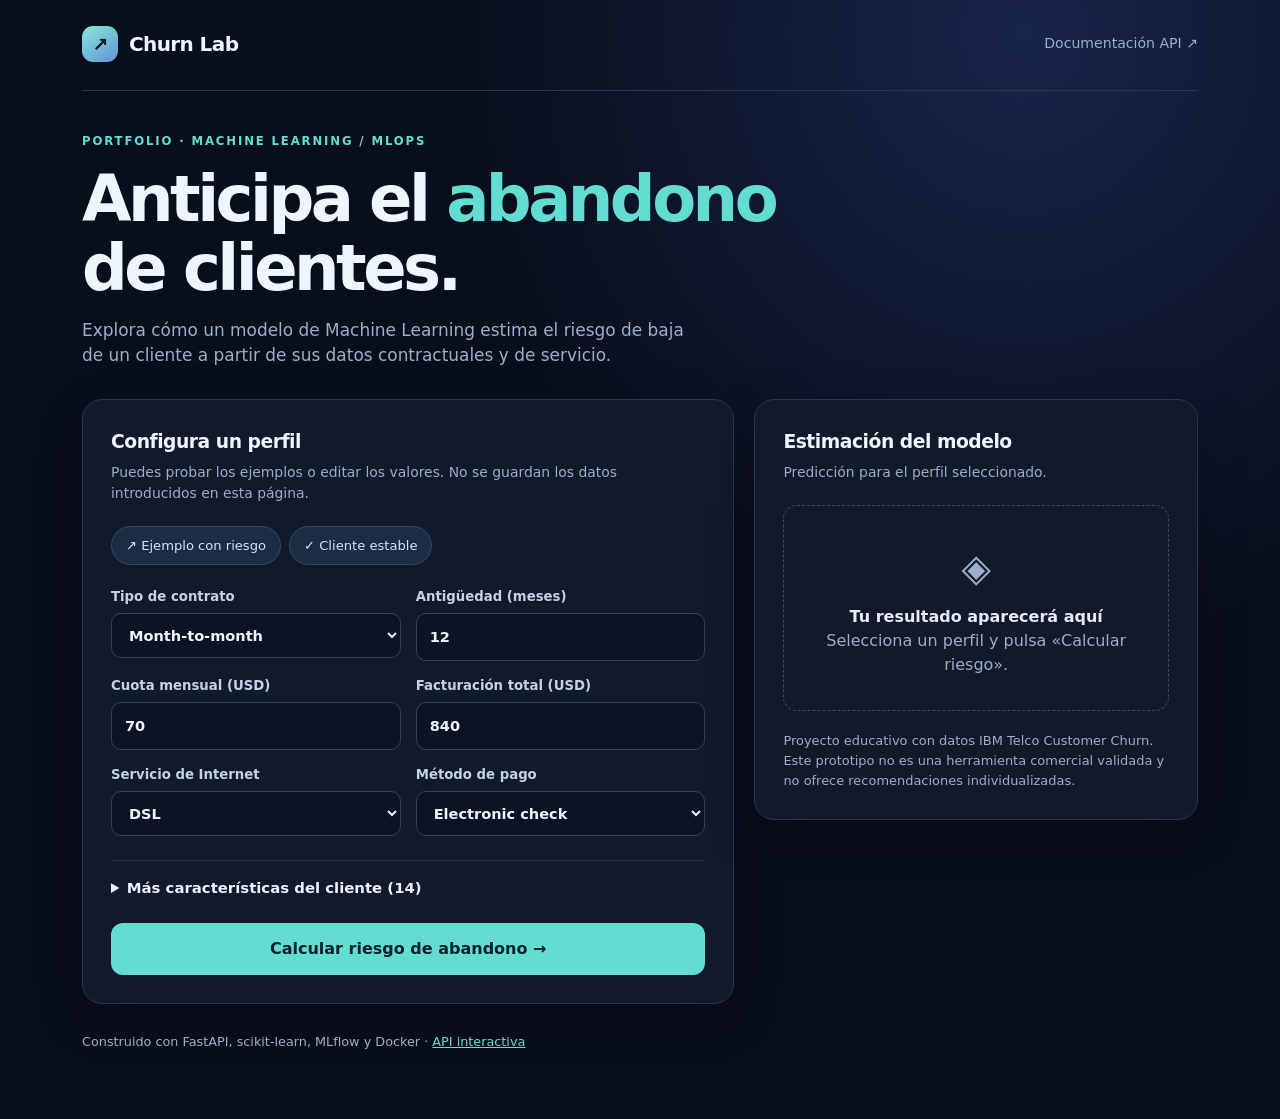
==== src/churn_mlops/api/static/index.html @ a844e943 "feat(demo): add responsive interactive churn risk dashboard" ====
<!doctype html>
<html lang="es">
<head>
  <meta charset="utf-8">
  <meta name="viewport" content="width=device-width, initial-scale=1">
  <meta name="description" content="Demostración interactiva de predicción de abandono de clientes mediante Machine Learning.">
  <title>Churn Lab · Demo de Machine Learning</title>
  <style>
    :root { color-scheme: dark; font: 16px/1.5 Inter, system-ui, -apple-system, Segoe UI, sans-serif;
      --bg:#090e1b; --surface:#111a2b; --border:#29374d; --text:#eff5ff; --muted:#9baecb; --accent:#63ddd1; --blue:#7996ff; }
    * { box-sizing:border-box; }
    body { margin:0; color:var(--text); background: radial-gradient(ellipse at 80% 3%,#182449 0,transparent 40%), var(--bg); }
    .shell { max-width:1160px; margin:auto; padding:26px 22px 68px; }
    header { display:flex; align-items:center; justify-content:space-between; gap:16px; padding-bottom:28px; border-bottom:1px solid var(--border); }
    .brand { display:flex; gap:11px; align-items:center; font-weight:780; letter-spacing:-.03em; font-size:1.25rem; }
    .brand-mark { width:36px; height:36px; border-radius:11px; display:grid; place-items:center;
      background:linear-gradient(145deg,#88e7d8,#6394d7); color:#081528; font-size:19px; }
    .header-link { color:var(--muted); text-decoration:none; font-size:.88rem; }
    .header-link:hover { color:white; }
    .hero { padding:42px 0 30px; max-width:730px; }
    .eyebrow { font-size:.73rem; font-weight:780; text-transform:uppercase; letter-spacing:.16em; color:var(--accent); }
    h1 { line-height:1.09; letter-spacing:-.055em; font-size:clamp(2.25rem,5vw,4rem); margin:14px 0; }
    h1 em { font-style:normal; color:var(--accent); }
    .hero p { color:var(--muted); font-size:1.06rem; margin:0; max-width:620px; }
    .layout { display:grid; grid-template-columns:minmax(0,1.25fr) minmax(290px,.85fr); gap:20px; align-items:start; }
    .panel { background:rgba(18,27,44,.95); border:1px solid var(--border); border-radius:20px; padding:28px; box-shadow:0 16px 50px #03060e36; }
    h2 { font-size:1.17rem; letter-spacing:-.025em; margin:0 0 6px; }
    .sub { color:var(--muted); font-size:.87rem; margin:0 0 22px; }
    .input-grid { display:grid; grid-template-columns:repeat(2,minmax(0,1fr)); gap:15px; }
    label { color:#c4d1e6; font-weight:640; font-size:.83rem; display:block; }
    label span { display:block; margin-bottom:6px; }
    input, select { appearance:none; color:var(--text); background:#0a1425; border:1px solid #31435c;
      width:100%; min-width:0; border-radius:10px; padding:12px 13px; font:inherit; font-size:.91rem; outline:none; }
    select { appearance:auto; }
    input:focus-visible, select:focus-visible, button:focus-visible, a:focus-visible, summary:focus-visible {
      outline:2px solid var(--accent); outline-offset:3px; }
    .full { grid-column:1/-1; }
    .scenarios { display:flex; flex-wrap:wrap; gap:8px; margin:0 0 22px; }
    button { cursor:pointer; font:inherit; transition:transform .15s,background .15s; }
    button:active { transform:translateY(1px); }
    button.preset { background:#1c2c45; color:#d3e4f6; border:1px solid #344865; border-radius:30px;
      padding:9px 14px; font-size:.82rem; }
    button.preset:hover { background:#263c58; }
    details { margin:24px 0; border-top:1px solid var(--border); padding-top:16px; }
    summary { cursor:pointer; font-weight:700; color:#e8f3ff; font-size:.93rem; }
    details p { color:var(--muted); font-size:.82rem; }
    .extra { padding-top:18px; }
    .submit { width:100%; background:var(--accent); color:#08212a; border:0; border-radius:12px;
      padding:14px 18px; font-weight:790; }
    .submit:hover { background:#8ef1e5; }
    .submit:disabled { cursor:wait; opacity:.7; }
    .result { position:sticky; top:18px; }
    .result-empty { min-height:206px; border:1px dashed #3a4c67; border-radius:14px; padding:22px;
      display:flex; flex-direction:column; align-items:center; justify-content:center; text-align:center; color:var(--muted); }
    .result-empty strong { color:#e0edf8; font-size:1rem; }
    .result-empty .symbol { font-size:2.4rem; margin-bottom:9px; }
    .result-data[hidden], .result-empty[hidden], .notice[hidden] { display:none; }
    .probability { font-size:3.9rem; font-weight:800; letter-spacing:-.07em; line-height:1.2; margin:10px 0 4px; }
    .progress { height:13px; background:#263349; border-radius:16px; overflow:hidden; margin:18px 0; }
    .progress-fill { width:0; height:100%; background:linear-gradient(90deg,var(--accent),var(--blue));
      transition:width .45s; border-radius:inherit; }
    .pill { display:inline-block; border-radius:20px; padding:6px 11px; background:#2a2446; color:#d6c7ff;
      font-size:.78rem; font-weight:750; }
    .pill.low { background:#133f38; color:#86f2d0; }
    .metric { display:flex; justify-content:space-between; gap:16px; padding:12px 0; border-bottom:1px solid var(--border); font-size:.88rem; }
    .metric span { color:var(--muted); }
    .note, .notice { color:var(--muted); font-size:.81rem; line-height:1.55; }
    .note { margin:20px 0 0; }
    .notice { color:#ffc8a2; background:#3c2b2a; border:1px solid #855047; padding:13px;
      border-radius:12px; margin:14px 0 0; }
    footer { color:var(--muted); font-size:.8rem; margin-top:28px; }
    footer a { color:var(--accent); }
    @media(max-width:800px) { .layout { grid-template-columns:1fr; } .result { position:static; } }
    @media(max-width:510px) { .shell { padding:18px 14px 38px; } .panel { padding:20px; } .input-grid { grid-template-columns:1fr; }
      header { gap:8px; } .hero { padding:30px 0 26px; } .probability { font-size:3.4rem; } }
  </style>
</head>
<body>
  <div class="shell">
    <header>
      <div class="brand"><div class="brand-mark" aria-hidden="true">↗</div> Churn Lab</div>
      <a class="header-link" href="/docs">Documentación API ↗</a>
    </header>
    <section class="hero">
      <div class="eyebrow">Portfolio · Machine Learning / MLOps</div>
      <h1>Anticipa el <em>abandono</em> de clientes.</h1>
      <p>Explora cómo un modelo de Machine Learning estima el riesgo de baja de un cliente a partir de sus datos contractuales y de servicio.</p>
    </section>
    <main class="layout">
      <section class="panel" aria-labelledby="form-title">
        <h2 id="form-title">Configura un perfil</h2>
        <p class="sub">Puedes probar los ejemplos o editar los valores. No se guardan los datos introducidos en esta página.</p>
        <div class="scenarios" role="group" aria-label="Ejemplos de clientes">
          <button class="preset" id="example-risk" type="button">↗ Ejemplo con riesgo</button>
          <button class="preset" id="example-stable" type="button">✓ Cliente estable</button>
        </div>
        <form id="prediction-form">
          <div class="input-grid">
            <label><span>Tipo de contrato</span>
              <select name="Contract" required>
                <option>Month-to-month</option><option>One year</option><option>Two year</option>
              </select>
            </label>
            <label><span>Antigüedad (meses)</span><input name="tenure" type="number" min="0" max="1000" step="1" value="12" required></label>
            <label><span>Cuota mensual (USD)</span><input name="MonthlyCharges" type="number" min="0" step="0.01" value="70" required></label>
            <label><span>Facturación total (USD)</span><input name="TotalCharges" type="number" min="0" step="0.01" value="840" required></label>
            <label><span>Servicio de Internet</span>
              <select name="InternetService" required><option>DSL</option><option>Fiber optic</option><option>No</option></select>
            </label>
            <label><span>Método de pago</span>
              <select name="PaymentMethod" required>
                <option>Electronic check</option><option>Mailed check</option>
                <option>Bank transfer (automatic)</option><option>Credit card (automatic)</option>
              </select>
            </label>
          </div>
          <details>
            <summary>Más características del cliente (14)</summary>
            <p>Opciones adicionales necesarias para el modelo. Puedes dejarlas con sus valores de ejemplo.</p>
            <div class="input-grid extra" id="advanced-fields"></div>
          </details>
          <button class="submit" type="submit" id="submit-button">Calcular riesgo de abandono →</button>
        </form>
        <div class="notice" id="error-message" role="alert" hidden></div>
      </section>
      <aside class="panel result" aria-label="Resultado del modelo">
        <h2>Estimación del modelo</h2>
        <p class="sub">Predicción para el perfil seleccionado.</p>
        <div class="result-empty" id="result-empty">
          <div class="symbol" aria-hidden="true">◈</div>
          <strong>Tu resultado aparecerá aquí</strong>
          <span>Selecciona un perfil y pulsa «Calcular riesgo».</span>
        </div>
        <div class="result-data" id="result-data" hidden aria-live="polite">
          <div class="eyebrow">Probabilidad estimada</div>
          <div class="probability" id="probability-value">—</div>
          <div class="progress" role="progressbar" aria-label="Probabilidad estimada" aria-valuemin="0" aria-valuemax="100" aria-valuenow="0" id="probability-bar">
            <div class="progress-fill" id="progress-fill"></div>
          </div>
          <p><span class="pill" id="prediction-label">—</span></p>
          <div class="metric"><span>Umbral del modelo</span><strong id="threshold-value">—</strong></div>
          <div class="metric"><span>Clasificación</span><strong id="classification-value">—</strong></div>
          <p class="note">El umbral se elige con datos de validación. Una clasificación «riesgo elevado» no significa que la baja sea segura ni justifica decisiones automáticas sobre personas.</p>
        </div>
        <p class="note">Proyecto educativo con datos IBM Telco Customer Churn. Este prototipo no es una herramienta comercial validada y no ofrece recomendaciones individualizadas.</p>
      </aside>
    </main>
    <footer>Construido con FastAPI, scikit-learn, MLflow y Docker · <a href="/docs">API interactiva</a></footer>
  </div>
  <script>
    "use strict";
    const fields = [
      ["gender", "Género (categoría del dataset)", ["Female", "Male"], "Female"],
      ["SeniorCitizen", "Persona mayor (indicador del dataset)", ["0", "1"], "0"],
      ["Partner", "Pareja", ["Yes", "No"], "No"],
      ["Dependents", "Personas dependientes", ["Yes", "No"], "No"],
      ["PhoneService", "Servicio telefónico", ["Yes", "No"], "Yes"],
      ["MultipleLines", "Varias líneas", ["No", "Yes", "No phone service"], "No"],
      ["OnlineSecurity", "Seguridad online", ["No", "Yes", "No internet service"], "No"],
      ["OnlineBackup", "Copia de seguridad", ["No", "Yes", "No internet service"], "No"],
      ["DeviceProtection", "Protección de dispositivos", ["No", "Yes", "No internet service"], "No"],
      ["TechSupport", "Soporte técnico", ["No", "Yes", "No internet service"], "No"],
      ["StreamingTV", "TV en streaming", ["No", "Yes", "No internet service"], "No"],
      ["StreamingMovies", "Películas en streaming", ["No", "Yes", "No internet service"], "No"],
      ["PaperlessBilling", "Factura electrónica", ["Yes", "No"], "Yes"]
    ];
    const container = document.getElementById("advanced-fields");
    for (const [name, title, options, selected] of fields) {
      const label = document.createElement("label");
      const caption = document.createElement("span");
      caption.textContent = title;
      const select = document.createElement("select");
      select.name = name;
      select.required = true;
      for (const value of options) {
        const option = document.createElement("option");
        option.value = value;
        option.textContent = value;
        option.selected = value === selected;
        select.append(option);
      }
      label.append(caption, select);
      container.append(label);
    }

    const form = document.getElementById("prediction-form");
    const error = document.getElementById("error-message");
    const submit = document.getElementById("submit-button");
    const samples = {
      risky: { Contract: "Month-to-month", tenure: 2, MonthlyCharges: 89.50, TotalCharges: 179,
        InternetService: "Fiber optic", PaymentMethod: "Electronic check", OnlineSecurity: "No",
        TechSupport: "No", PaperlessBilling: "Yes", Partner: "No", Dependents: "No" },
      stable: { Contract: "Two year", tenure: 62, MonthlyCharges: 79, TotalCharges: 4898,
        InternetService: "DSL", PaymentMethod: "Bank transfer (automatic)", OnlineSecurity: "Yes",
        TechSupport: "Yes", PaperlessBilling: "No", Partner: "Yes", Dependents: "Yes" }
    };
    function setSample(key) {
      for (const [name, value] of Object.entries(samples[key])) {
        const field = form.elements.namedItem(name);
        if (field) field.value = String(value);
      }
      error.hidden = true;
      document.getElementById("result-data").hidden = true;
      document.getElementById("result-empty").hidden = false;
    }
    document.getElementById("example-risk").addEventListener("click", () => setSample("risky"));
    document.getElementById("example-stable").addEventListener("click", () => setSample("stable"));

    form.addEventListener("submit", async event => {
      event.preventDefault();
      if (!form.reportValidity()) return;
      error.hidden = true;
      submit.disabled = true;
      submit.textContent = "Calculando predicción…";
      const data = Object.fromEntries(new FormData(form).entries());
      for (const key of ["tenure", "SeniorCitizen", "MonthlyCharges", "TotalCharges"]) {
        data[key] = Number(data[key]);
      }
      try {
        const response = await fetch("/predict", {
          method: "POST", headers: { "Content-Type": "application/json" }, body: JSON.stringify(data)
        });
        if (!response.ok) {
          if (response.status === 503) throw new Error("El modelo todavía no está cargado. Ejecuta el entrenamiento y reinicia la API.");
          throw new Error("No se pudo generar la predicción (HTTP " + response.status + "). Comprueba los datos.");
        }
        const result = await response.json();
        const probability = Math.max(0, Math.min(1, Number(result.churn_probability)));
        const threshold = Number(result.decision_threshold);
        if (!Number.isFinite(probability) || !(threshold > 0 && threshold < 1)) throw new Error("La API devolvió una respuesta no válida.");
        const high = result.churn_prediction === 1;
        const percent = (probability * 100).toFixed(1).replace(".", ",") + " %";
        document.getElementById("result-empty").hidden = true;
        document.getElementById("result-data").hidden = false;
        document.getElementById("probability-value").textContent = percent;
        document.getElementById("progress-fill").style.width = (probability * 100) + "%";
        document.getElementById("probability-bar").setAttribute("aria-valuenow", String(Math.round(probability * 100)));
        document.getElementById("threshold-value").textContent = (threshold * 100).toFixed(0) + " %";
        document.getElementById("classification-value").textContent = high ? "Positivo" : "Negativo";
        const pill = document.getElementById("prediction-label");
        pill.textContent = high ? "Riesgo sobre el umbral" : "Riesgo bajo el umbral";
        pill.classList.toggle("low", !high);
      } catch (exception) {
        error.textContent = exception instanceof Error ? exception.message : "Error inesperado";
        error.hidden = false;
      } finally {
        submit.disabled = false;
        submit.textContent = "Calcular riesgo de abandono →";
      }
    });
  </script>
</body>
</html>
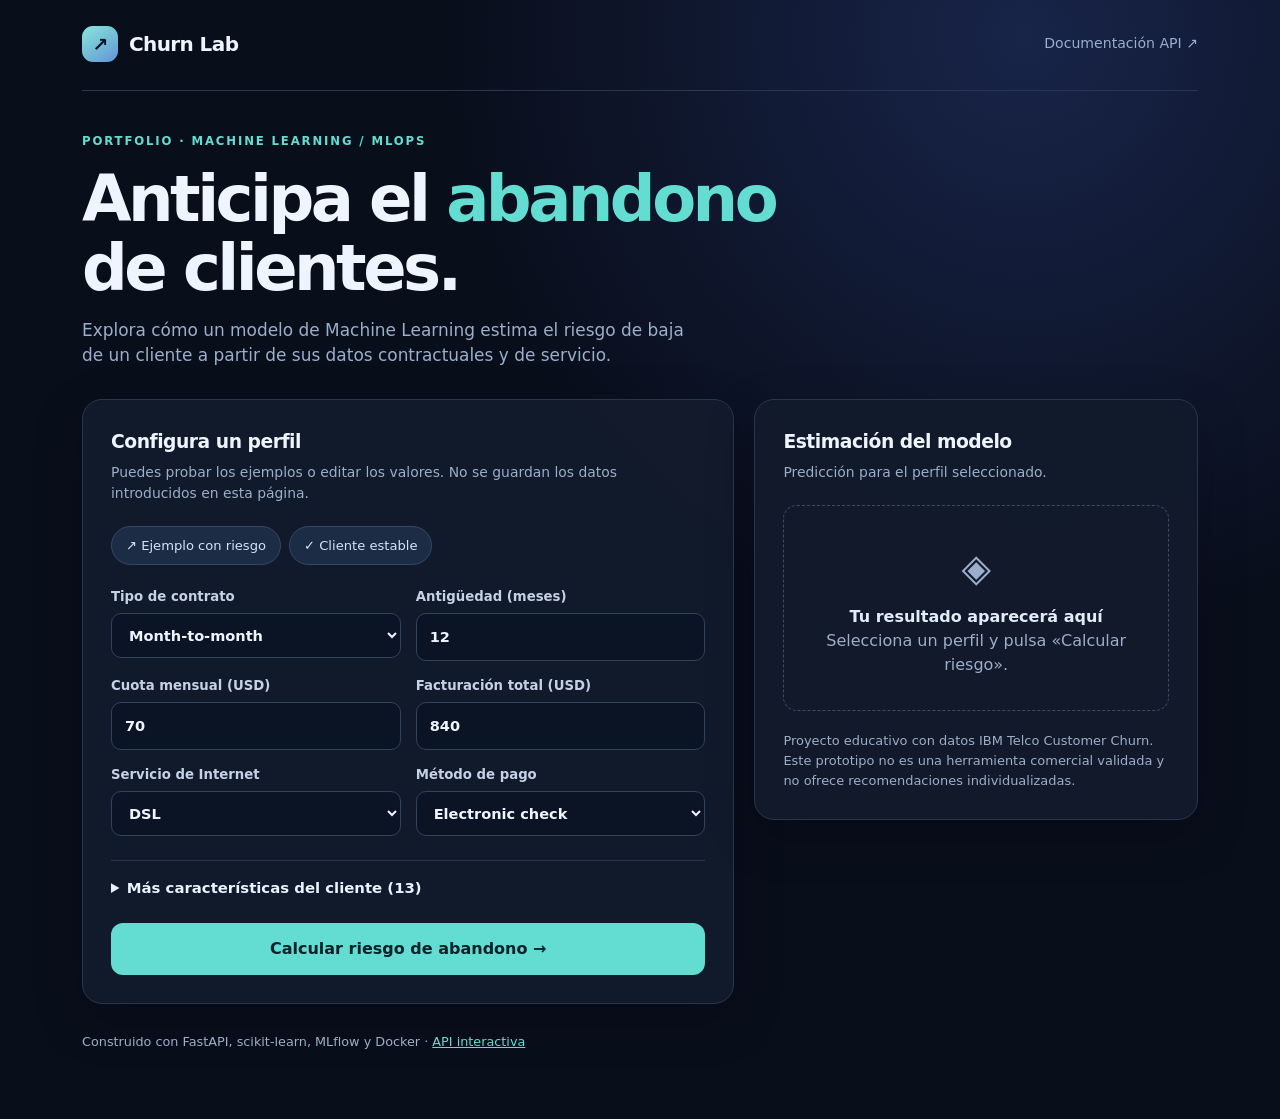
==== commit 7edc622f: "fix(demo): match advanced field count" ====
--- a/src/churn_mlops/api/static/index.html
+++ b/src/churn_mlops/api/static/index.html
@@ -115,7 +115,7 @@
             </label>
           </div>
           <details>
-            <summary>Más características del cliente (14)</summary>
+            <summary>Más características del cliente (13)</summary>
             <p>Opciones adicionales necesarias para el modelo. Puedes dejarlas con sus valores de ejemplo.</p>
             <div class="input-grid extra" id="advanced-fields"></div>
           </details>
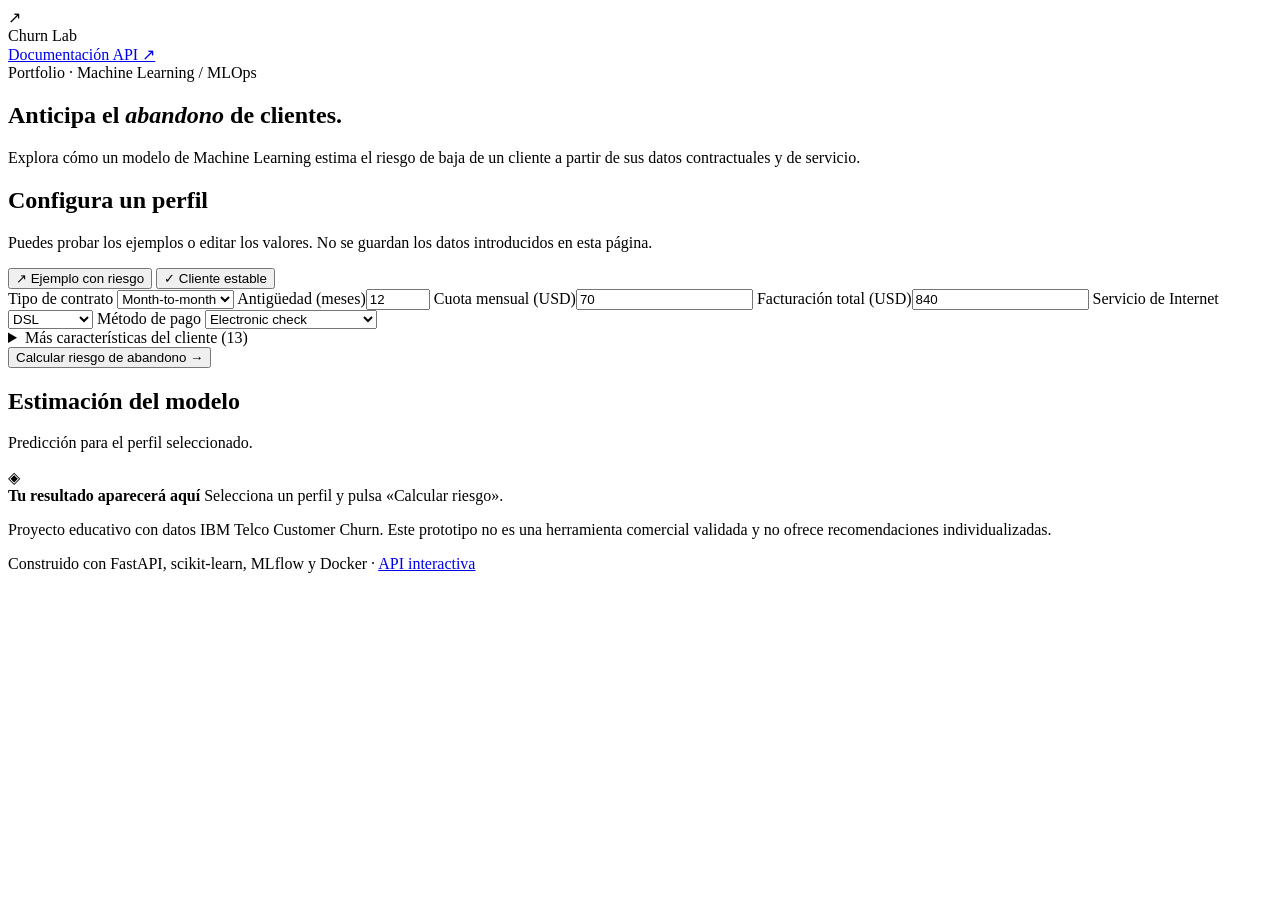
==== commit c62d671a: "security(ui): eliminate inline JS and CSS to enforce strict CSP" ====
--- a/src/churn_mlops/api/static/index.html
+++ b/src/churn_mlops/api/static/index.html
@@ -5,75 +5,7 @@
   <meta name="viewport" content="width=device-width, initial-scale=1">
   <meta name="description" content="Demostración interactiva de predicción de abandono de clientes mediante Machine Learning.">
   <title>Churn Lab · Demo de Machine Learning</title>
-  <style>
-    :root { color-scheme: dark; font: 16px/1.5 Inter, system-ui, -apple-system, Segoe UI, sans-serif;
-      --bg:#090e1b; --surface:#111a2b; --border:#29374d; --text:#eff5ff; --muted:#9baecb; --accent:#63ddd1; --blue:#7996ff; }
-    * { box-sizing:border-box; }
-    body { margin:0; color:var(--text); background: radial-gradient(ellipse at 80% 3%,#182449 0,transparent 40%), var(--bg); }
-    .shell { max-width:1160px; margin:auto; padding:26px 22px 68px; }
-    header { display:flex; align-items:center; justify-content:space-between; gap:16px; padding-bottom:28px; border-bottom:1px solid var(--border); }
-    .brand { display:flex; gap:11px; align-items:center; font-weight:780; letter-spacing:-.03em; font-size:1.25rem; }
-    .brand-mark { width:36px; height:36px; border-radius:11px; display:grid; place-items:center;
-      background:linear-gradient(145deg,#88e7d8,#6394d7); color:#081528; font-size:19px; }
-    .header-link { color:var(--muted); text-decoration:none; font-size:.88rem; }
-    .header-link:hover { color:white; }
-    .hero { padding:42px 0 30px; max-width:730px; }
-    .eyebrow { font-size:.73rem; font-weight:780; text-transform:uppercase; letter-spacing:.16em; color:var(--accent); }
-    h1 { line-height:1.09; letter-spacing:-.055em; font-size:clamp(2.25rem,5vw,4rem); margin:14px 0; }
-    h1 em { font-style:normal; color:var(--accent); }
-    .hero p { color:var(--muted); font-size:1.06rem; margin:0; max-width:620px; }
-    .layout { display:grid; grid-template-columns:minmax(0,1.25fr) minmax(290px,.85fr); gap:20px; align-items:start; }
-    .panel { background:rgba(18,27,44,.95); border:1px solid var(--border); border-radius:20px; padding:28px; box-shadow:0 16px 50px #03060e36; }
-    h2 { font-size:1.17rem; letter-spacing:-.025em; margin:0 0 6px; }
-    .sub { color:var(--muted); font-size:.87rem; margin:0 0 22px; }
-    .input-grid { display:grid; grid-template-columns:repeat(2,minmax(0,1fr)); gap:15px; }
-    label { color:#c4d1e6; font-weight:640; font-size:.83rem; display:block; }
-    label span { display:block; margin-bottom:6px; }
-    input, select { appearance:none; color:var(--text); background:#0a1425; border:1px solid #31435c;
-      width:100%; min-width:0; border-radius:10px; padding:12px 13px; font:inherit; font-size:.91rem; outline:none; }
-    select { appearance:auto; }
-    input:focus-visible, select:focus-visible, button:focus-visible, a:focus-visible, summary:focus-visible {
-      outline:2px solid var(--accent); outline-offset:3px; }
-    .full { grid-column:1/-1; }
-    .scenarios { display:flex; flex-wrap:wrap; gap:8px; margin:0 0 22px; }
-    button { cursor:pointer; font:inherit; transition:transform .15s,background .15s; }
-    button:active { transform:translateY(1px); }
-    button.preset { background:#1c2c45; color:#d3e4f6; border:1px solid #344865; border-radius:30px;
-      padding:9px 14px; font-size:.82rem; }
-    button.preset:hover { background:#263c58; }
-    details { margin:24px 0; border-top:1px solid var(--border); padding-top:16px; }
-    summary { cursor:pointer; font-weight:700; color:#e8f3ff; font-size:.93rem; }
-    details p { color:var(--muted); font-size:.82rem; }
-    .extra { padding-top:18px; }
-    .submit { width:100%; background:var(--accent); color:#08212a; border:0; border-radius:12px;
-      padding:14px 18px; font-weight:790; }
-    .submit:hover { background:#8ef1e5; }
-    .submit:disabled { cursor:wait; opacity:.7; }
-    .result { position:sticky; top:18px; }
-    .result-empty { min-height:206px; border:1px dashed #3a4c67; border-radius:14px; padding:22px;
-      display:flex; flex-direction:column; align-items:center; justify-content:center; text-align:center; color:var(--muted); }
-    .result-empty strong { color:#e0edf8; font-size:1rem; }
-    .result-empty .symbol { font-size:2.4rem; margin-bottom:9px; }
-    .result-data[hidden], .result-empty[hidden], .notice[hidden] { display:none; }
-    .probability { font-size:3.9rem; font-weight:800; letter-spacing:-.07em; line-height:1.2; margin:10px 0 4px; }
-    .progress { height:13px; background:#263349; border-radius:16px; overflow:hidden; margin:18px 0; }
-    .progress-fill { width:0; height:100%; background:linear-gradient(90deg,var(--accent),var(--blue));
-      transition:width .45s; border-radius:inherit; }
-    .pill { display:inline-block; border-radius:20px; padding:6px 11px; background:#2a2446; color:#d6c7ff;
-      font-size:.78rem; font-weight:750; }
-    .pill.low { background:#133f38; color:#86f2d0; }
-    .metric { display:flex; justify-content:space-between; gap:16px; padding:12px 0; border-bottom:1px solid var(--border); font-size:.88rem; }
-    .metric span { color:var(--muted); }
-    .note, .notice { color:var(--muted); font-size:.81rem; line-height:1.55; }
-    .note { margin:20px 0 0; }
-    .notice { color:#ffc8a2; background:#3c2b2a; border:1px solid #855047; padding:13px;
-      border-radius:12px; margin:14px 0 0; }
-    footer { color:var(--muted); font-size:.8rem; margin-top:28px; }
-    footer a { color:var(--accent); }
-    @media(max-width:800px) { .layout { grid-template-columns:1fr; } .result { position:static; } }
-    @media(max-width:510px) { .shell { padding:18px 14px 38px; } .panel { padding:20px; } .input-grid { grid-template-columns:1fr; }
-      header { gap:8px; } .hero { padding:30px 0 26px; } .probability { font-size:3.4rem; } }
-  </style>
+  <link rel="stylesheet" href="/assets/demo.css">
 </head>
 <body>
   <div class="shell">
@@ -147,107 +79,6 @@
     </main>
     <footer>Construido con FastAPI, scikit-learn, MLflow y Docker · <a href="/docs">API interactiva</a></footer>
   </div>
-  <script>
-    "use strict";
-    const fields = [
-      ["gender", "Género (categoría del dataset)", ["Female", "Male"], "Female"],
-      ["SeniorCitizen", "Persona mayor (indicador del dataset)", ["0", "1"], "0"],
-      ["Partner", "Pareja", ["Yes", "No"], "No"],
-      ["Dependents", "Personas dependientes", ["Yes", "No"], "No"],
-      ["PhoneService", "Servicio telefónico", ["Yes", "No"], "Yes"],
-      ["MultipleLines", "Varias líneas", ["No", "Yes", "No phone service"], "No"],
-      ["OnlineSecurity", "Seguridad online", ["No", "Yes", "No internet service"], "No"],
-      ["OnlineBackup", "Copia de seguridad", ["No", "Yes", "No internet service"], "No"],
-      ["DeviceProtection", "Protección de dispositivos", ["No", "Yes", "No internet service"], "No"],
-      ["TechSupport", "Soporte técnico", ["No", "Yes", "No internet service"], "No"],
-      ["StreamingTV", "TV en streaming", ["No", "Yes", "No internet service"], "No"],
-      ["StreamingMovies", "Películas en streaming", ["No", "Yes", "No internet service"], "No"],
-      ["PaperlessBilling", "Factura electrónica", ["Yes", "No"], "Yes"]
-    ];
-    const container = document.getElementById("advanced-fields");
-    for (const [name, title, options, selected] of fields) {
-      const label = document.createElement("label");
-      const caption = document.createElement("span");
-      caption.textContent = title;
-      const select = document.createElement("select");
-      select.name = name;
-      select.required = true;
-      for (const value of options) {
-        const option = document.createElement("option");
-        option.value = value;
-        option.textContent = value;
-        option.selected = value === selected;
-        select.append(option);
-      }
-      label.append(caption, select);
-      container.append(label);
-    }
-
-    const form = document.getElementById("prediction-form");
-    const error = document.getElementById("error-message");
-    const submit = document.getElementById("submit-button");
-    const samples = {
-      risky: { Contract: "Month-to-month", tenure: 2, MonthlyCharges: 89.50, TotalCharges: 179,
-        InternetService: "Fiber optic", PaymentMethod: "Electronic check", OnlineSecurity: "No",
-        TechSupport: "No", PaperlessBilling: "Yes", Partner: "No", Dependents: "No" },
-      stable: { Contract: "Two year", tenure: 62, MonthlyCharges: 79, TotalCharges: 4898,
-        InternetService: "DSL", PaymentMethod: "Bank transfer (automatic)", OnlineSecurity: "Yes",
-        TechSupport: "Yes", PaperlessBilling: "No", Partner: "Yes", Dependents: "Yes" }
-    };
-    function setSample(key) {
-      for (const [name, value] of Object.entries(samples[key])) {
-        const field = form.elements.namedItem(name);
-        if (field) field.value = String(value);
-      }
-      error.hidden = true;
-      document.getElementById("result-data").hidden = true;
-      document.getElementById("result-empty").hidden = false;
-    }
-    document.getElementById("example-risk").addEventListener("click", () => setSample("risky"));
-    document.getElementById("example-stable").addEventListener("click", () => setSample("stable"));
-
-    form.addEventListener("submit", async event => {
-      event.preventDefault();
-      if (!form.reportValidity()) return;
-      error.hidden = true;
-      submit.disabled = true;
-      submit.textContent = "Calculando predicción…";
-      const data = Object.fromEntries(new FormData(form).entries());
-      for (const key of ["tenure", "SeniorCitizen", "MonthlyCharges", "TotalCharges"]) {
-        data[key] = Number(data[key]);
-      }
-      try {
-        const response = await fetch("/predict", {
-          method: "POST", headers: { "Content-Type": "application/json" }, body: JSON.stringify(data)
-        });
-        if (!response.ok) {
-          if (response.status === 503) throw new Error("El modelo todavía no está cargado. Ejecuta el entrenamiento y reinicia la API.");
-          throw new Error("No se pudo generar la predicción (HTTP " + response.status + "). Comprueba los datos.");
-        }
-        const result = await response.json();
-        const probability = Math.max(0, Math.min(1, Number(result.churn_probability)));
-        const threshold = Number(result.decision_threshold);
-        if (!Number.isFinite(probability) || !(threshold > 0 && threshold < 1)) throw new Error("La API devolvió una respuesta no válida.");
-        const high = result.churn_prediction === 1;
-        const percent = (probability * 100).toFixed(1).replace(".", ",") + " %";
-        document.getElementById("result-empty").hidden = true;
-        document.getElementById("result-data").hidden = false;
-        document.getElementById("probability-value").textContent = percent;
-        document.getElementById("progress-fill").style.width = (probability * 100) + "%";
-        document.getElementById("probability-bar").setAttribute("aria-valuenow", String(Math.round(probability * 100)));
-        document.getElementById("threshold-value").textContent = (threshold * 100).toFixed(0) + " %";
-        document.getElementById("classification-value").textContent = high ? "Positivo" : "Negativo";
-        const pill = document.getElementById("prediction-label");
-        pill.textContent = high ? "Riesgo sobre el umbral" : "Riesgo bajo el umbral";
-        pill.classList.toggle("low", !high);
-      } catch (exception) {
-        error.textContent = exception instanceof Error ? exception.message : "Error inesperado";
-        error.hidden = false;
-      } finally {
-        submit.disabled = false;
-        submit.textContent = "Calcular riesgo de abandono →";
-      }
-    });
-  </script>
+  <script src="/assets/demo.js" defer></script>
 </body>
 </html>
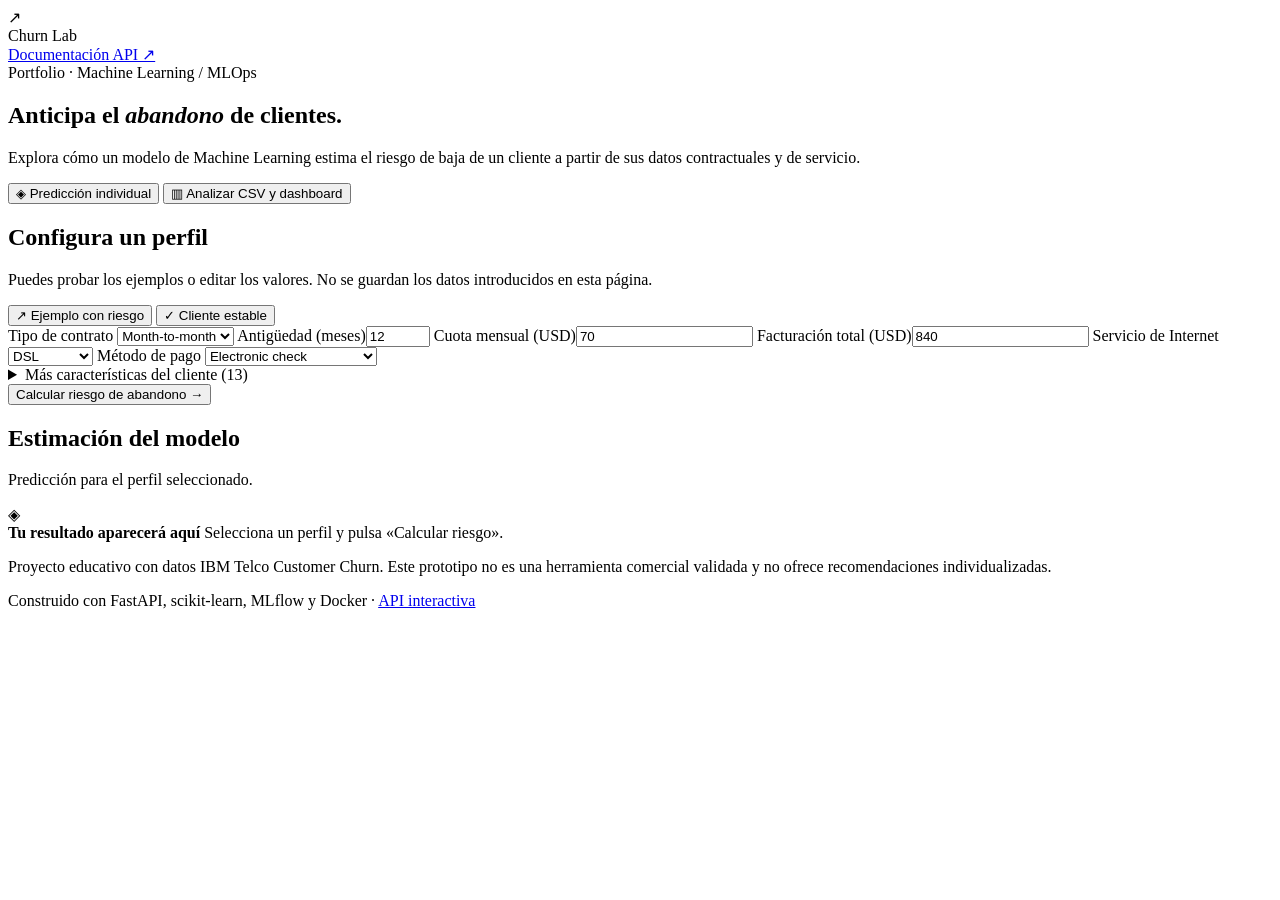
==== commit a8970406: "feat(ui): add accessible batch CSV workspace and aggregate dashboard" ====
--- a/src/churn_mlops/api/static/index.html
+++ b/src/churn_mlops/api/static/index.html
@@ -18,7 +18,11 @@
       <h1>Anticipa el <em>abandono</em> de clientes.</h1>
       <p>Explora cómo un modelo de Machine Learning estima el riesgo de baja de un cliente a partir de sus datos contractuales y de servicio.</p>
     </section>
-    <main class="layout">
+    <nav class="view-nav" aria-label="Modo de análisis">
+      <button class="view-tab active" type="button" id="tab-single" aria-controls="single-view" aria-selected="true">◈ Predicción individual</button>
+      <button class="view-tab" type="button" id="tab-batch" aria-controls="batch-view" aria-selected="false">▥ Analizar CSV y dashboard</button>
+    </nav>
+    <main class="layout" id="single-view">
       <section class="panel" aria-labelledby="form-title">
         <h2 id="form-title">Configura un perfil</h2>
         <p class="sub">Puedes probar los ejemplos o editar los valores. No se guardan los datos introducidos en esta página.</p>
@@ -77,6 +81,53 @@
         <p class="note">Proyecto educativo con datos IBM Telco Customer Churn. Este prototipo no es una herramienta comercial validada y no ofrece recomendaciones individualizadas.</p>
       </aside>
     </main>
+    <section id="batch-view" hidden aria-labelledby="batch-title">
+      <div class="layout batch-layout">
+        <section class="panel">
+          <div class="eyebrow">Análisis de cohortes · Versión demostrativa</div>
+          <h2 id="batch-title">Analiza varios clientes a la vez</h2>
+          <p class="sub">Importa un CSV con las 19 columnas del modelo, o prueba los datos completamente ficticios. Hasta 200 filas por análisis.</p>
+          <div class="batch-actions">
+            <button type="button" class="preset" id="batch-example">↗ Usar 12 clientes ficticios</button>
+            <button type="button" class="preset" id="batch-download">↓ Descargar CSV de ejemplo</button>
+          </div>
+          <label class="upload-label" for="batch-file"><span>Archivo CSV (UTF-8; columnas del modelo)</span>
+            <input type="file" id="batch-file" accept=".csv,text/csv" aria-describedby="batch-privacy">
+          </label>
+          <div class="batch-preview" id="batch-preview" aria-live="polite">Sin datos cargados. Utiliza los ejemplos o selecciona un CSV.</div>
+          <button class="submit" type="button" id="batch-submit" disabled>Analizar clientes →</button>
+          <div class="notice" id="batch-error" role="alert" hidden></div>
+          <p class="note" id="batch-privacy">Privacidad: esta demo no guarda los perfiles en una base de datos, pero se envían temporalmente al servidor para calcular la predicción. <strong>No utilices datos personales ni información comercial real.</strong> No incluye cuentas ni permisos de empresa.</p>
+        </section>
+        <aside class="panel result batch-summary" aria-label="Métricas del lote">
+          <h2>Panel de riesgo</h2>
+          <p class="sub">Métricas agregadas generadas por el modelo. No representan bajas observadas.</p>
+          <div class="result-empty" id="batch-empty"><div class="symbol" aria-hidden="true">▥</div><strong>El dashboard aparecerá aquí</strong><span>Analiza los clientes ficticios para visualizar su riesgo.</span></div>
+          <div id="batch-metrics" hidden aria-live="polite">
+            <div class="metric-boxes">
+              <div class="metric-box"><span>Clientes analizados</span><strong id="batch-total">—</strong></div>
+              <div class="metric-box"><span>Por encima del umbral</span><strong id="batch-high">—</strong></div>
+              <div class="metric-box"><span>Probabilidad media</span><strong id="batch-average">—</strong></div>
+              <div class="metric-box"><span>Umbral aplicado</span><strong id="batch-threshold">—</strong></div>
+            </div>
+            <h3>Distribución de clasificaciones</h3>
+            <div class="stacked-bar" role="img" id="batch-chart" aria-label="Distribución del riesgo">
+              <div class="stacked-high" id="chart-high"></div><div class="stacked-low" id="chart-low"></div>
+            </div>
+            <div class="chart-legend"><span>● Por encima: <b id="legend-high">0</b></span><span>● Por debajo: <b id="legend-low">0</b></span></div>
+            <p class="note">Cuotas mensuales de perfiles clasificados en riesgo: <strong id="batch-revenue">—</strong>. Es una suma de cuotas, no una previsión de ingresos perdidos.</p>
+          </div>
+        </aside>
+      </div>
+      <section class="panel batch-results" id="batch-results" hidden aria-label="Predicciones por fila">
+        <h2>Detalle de predicciones</h2>
+        <p class="sub">Filas identificadas por su número en el archivo. La API no devuelve los datos originales de los clientes.</p>
+        <div class="table-scroll">
+          <table><thead><tr><th scope="col">Fila CSV</th><th scope="col">Probabilidad</th><th scope="col">Clasificación</th></tr></thead>
+          <tbody id="batch-table"></tbody></table>
+        </div>
+      </section>
+    </section>
     <footer>Construido con FastAPI, scikit-learn, MLflow y Docker · <a href="/docs">API interactiva</a></footer>
   </div>
   <script src="/assets/demo.js" defer></script>
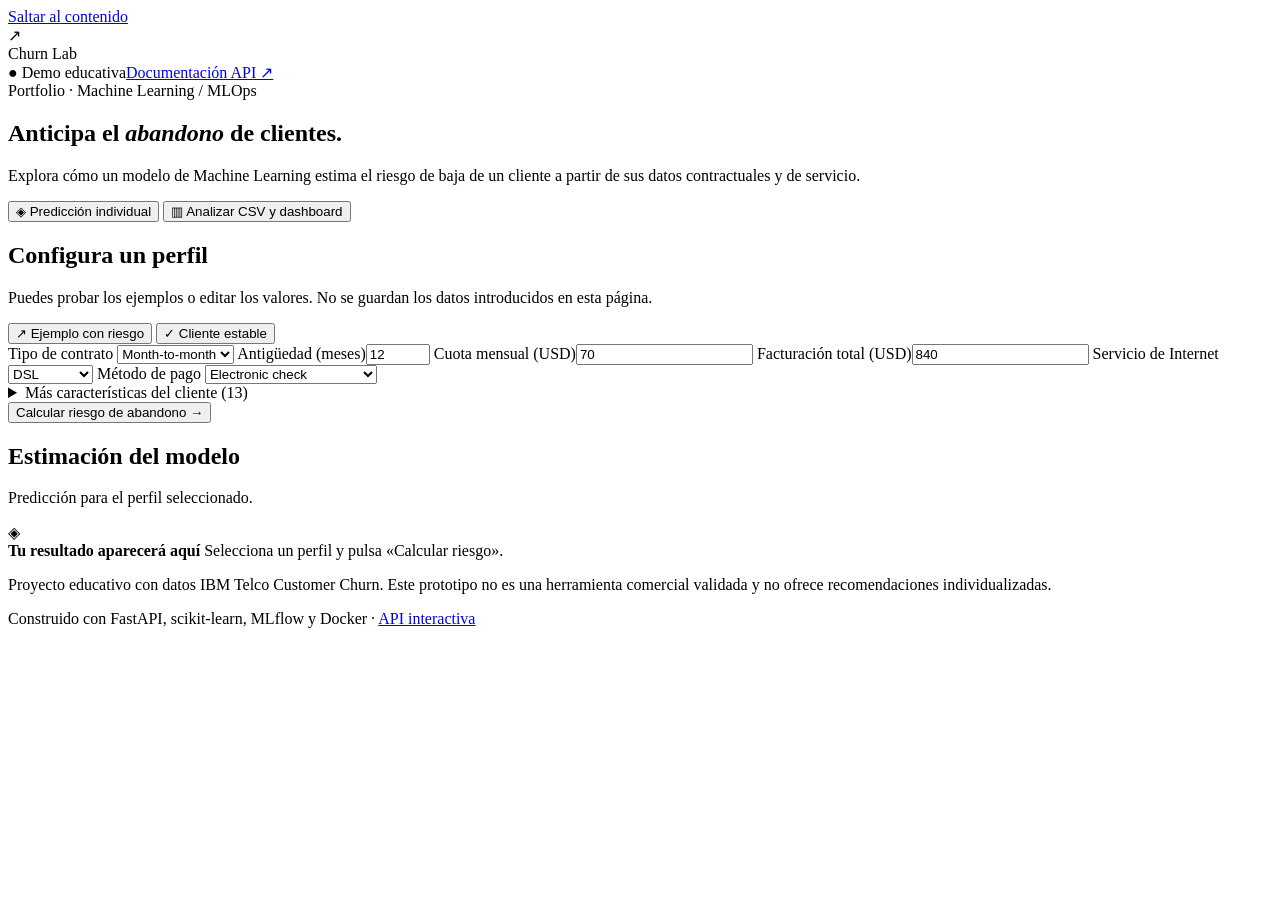
==== commit 7811fef5: "feat(ux): accessible tabs, guided CSV workflow and clear results states" ====
--- a/src/churn_mlops/api/static/index.html
+++ b/src/churn_mlops/api/static/index.html
@@ -8,21 +8,22 @@
   <link rel="stylesheet" href="/assets/demo.css">
 </head>
 <body>
+  <a class="skip-link" href="#workspace">Saltar al contenido</a>
   <div class="shell">
     <header>
       <div class="brand"><div class="brand-mark" aria-hidden="true">↗</div> Churn Lab</div>
-      <a class="header-link" href="/docs">Documentación API ↗</a>
+      <div class="header-meta"><span class="demo-indicator">● Demo educativa</span><a class="header-link" href="/docs">Documentación API ↗</a></div>
     </header>
     <section class="hero">
       <div class="eyebrow">Portfolio · Machine Learning / MLOps</div>
       <h1>Anticipa el <em>abandono</em> de clientes.</h1>
       <p>Explora cómo un modelo de Machine Learning estima el riesgo de baja de un cliente a partir de sus datos contractuales y de servicio.</p>
     </section>
-    <nav class="view-nav" aria-label="Modo de análisis">
-      <button class="view-tab active" type="button" id="tab-single" aria-controls="single-view" aria-selected="true">◈ Predicción individual</button>
-      <button class="view-tab" type="button" id="tab-batch" aria-controls="batch-view" aria-selected="false">▥ Analizar CSV y dashboard</button>
+    <nav class="view-nav" id="workspace" role="tablist" aria-label="Modo de análisis" tabindex="-1">
+      <button class="view-tab active" type="button" role="tab" id="tab-single" aria-controls="single-view" aria-selected="true" tabindex="0">◈ Predicción individual</button>
+      <button class="view-tab" type="button" role="tab" id="tab-batch" aria-controls="batch-view" aria-selected="false" tabindex="-1">▥ Analizar CSV y dashboard</button>
     </nav>
-    <main class="layout" id="single-view">
+    <main class="layout" id="single-view" role="tabpanel" aria-labelledby="tab-single" tabindex="0">
       <section class="panel" aria-labelledby="form-title">
         <h2 id="form-title">Configura un perfil</h2>
         <p class="sub">Puedes probar los ejemplos o editar los valores. No se guardan los datos introducidos en esta página.</p>
@@ -81,12 +82,17 @@
         <p class="note">Proyecto educativo con datos IBM Telco Customer Churn. Este prototipo no es una herramienta comercial validada y no ofrece recomendaciones individualizadas.</p>
       </aside>
     </main>
-    <section id="batch-view" hidden aria-labelledby="batch-title">
+    <section id="batch-view" hidden role="tabpanel" aria-labelledby="tab-batch" tabindex="0">
       <div class="layout batch-layout">
         <section class="panel">
           <div class="eyebrow">Análisis de cohortes · Versión demostrativa</div>
           <h2 id="batch-title">Analiza varios clientes a la vez</h2>
           <p class="sub">Importa un CSV con las 19 columnas del modelo, o prueba los datos completamente ficticios. Hasta 200 filas por análisis.</p>
+          <ol class="workflow-steps" aria-label="Cómo usar el análisis masivo">
+            <li><span class="step-number" aria-hidden="true">1</span><span><strong>Prepara datos</strong><small>Utiliza los ejemplos o carga un CSV.</small></span></li>
+            <li><span class="step-number" aria-hidden="true">2</span><span><strong>Analiza</strong><small>Calcula las probabilidades del lote.</small></span></li>
+            <li><span class="step-number" aria-hidden="true">3</span><span><strong>Explora</strong><small>Filtra y descarga los resultados.</small></span></li>
+          </ol>
           <div class="batch-actions">
             <button type="button" class="preset" id="batch-example">↗ Usar 12 clientes ficticios</button>
             <button type="button" class="preset" id="batch-download">↓ Descargar CSV de ejemplo</button>
@@ -96,6 +102,8 @@
           </label>
           <div class="batch-preview" id="batch-preview" aria-live="polite">Sin datos cargados. Utiliza los ejemplos o selecciona un CSV.</div>
           <button class="submit" type="button" id="batch-submit" disabled>Analizar clientes →</button>
+          <p class="batch-status" id="batch-status" role="status" aria-live="polite" aria-atomic="true">Selecciona datos ficticios para comenzar.</p>
+          <button class="jump-results" type="button" id="batch-jump-results" hidden>Ver resultados detallados ↓</button>
           <div class="notice" id="batch-error" role="alert" hidden></div>
           <p class="note" id="batch-privacy">Privacidad: esta demo no guarda los perfiles en una base de datos, pero se envían temporalmente al servidor para calcular la predicción. <strong>No utilices datos personales ni información comercial real.</strong> No incluye cuentas ni permisos de empresa.</p>
         </section>
@@ -119,10 +127,44 @@
           </div>
         </aside>
       </div>
+      <section class="panel batch-segments-panel" id="batch-segments-panel" hidden aria-labelledby="batch-segments-title">
+        <h2 id="batch-segments-title">Riesgo por tipo de contrato</h2>
+        <p class="sub">Comparación descriptiva de las clasificaciones del lote. No demuestra causalidad ni mide bajas reales.</p>
+        <div id="contract-segments" class="contract-segments" aria-live="polite"></div>
+      </section>
       <section class="panel batch-results" id="batch-results" hidden aria-label="Predicciones por fila">
-        <h2>Detalle de predicciones</h2>
+        <h2 id="batch-results-heading" tabindex="-1">Detalle de predicciones</h2>
         <p class="sub">Filas identificadas por su número en el archivo. La API no devuelve los datos originales de los clientes.</p>
-        <div class="table-scroll">
+        <div class="dashboard-toolbar" role="group" aria-label="Filtrar predicciones">
+          <label><span>Clasificación</span>
+            <select id="batch-risk-filter">
+              <option value="all">Todas</option><option value="high">Por encima del umbral</option><option value="low">Por debajo del umbral</option>
+            </select>
+          </label>
+          <label><span>Contrato</span>
+            <select id="batch-contract-filter">
+              <option value="all">Todos los contratos</option>
+              <option value="Month-to-month">Mensual</option><option value="One year">Anual</option>
+              <option value="Two year">Dos años</option><option value="Otros">Otros</option>
+            </select>
+          </label>
+          <label><span>Orden</span>
+            <select id="batch-sort">
+              <option value="file">Orden del CSV</option>
+              <option value="highest">Mayor riesgo primero</option><option value="lowest">Menor riesgo primero</option>
+            </select>
+          </label>
+        </div>
+        <div class="dashboard-results-actions">
+          <p class="sub" id="batch-match-count" aria-live="polite">Sin predicciones filtradas.</p>
+          <div class="results-buttons">
+            <button type="button" class="preset" id="batch-clear-filters" disabled>Limpiar filtros</button>
+            <button type="button" class="preset" id="batch-export" disabled>↓ Descargar resultados filtrados</button>
+          </div>
+        </div>
+        <p class="note export-note">La descarga incluye solo número de fila, tipo de contrato, probabilidad y clasificación. No incluye identificadores ni los campos originales.</p>
+        <p class="empty-results" id="batch-no-matches" role="status" hidden>No hay resultados con estos filtros. Prueba con otra combinación o limpia los filtros.</p>
+        <div class="table-scroll" id="batch-table-scroll">
           <table><thead><tr><th scope="col">Fila CSV</th><th scope="col">Probabilidad</th><th scope="col">Clasificación</th></tr></thead>
           <tbody id="batch-table"></tbody></table>
         </div>
@@ -130,6 +172,7 @@
     </section>
     <footer>Construido con FastAPI, scikit-learn, MLflow y Docker · <a href="/docs">API interactiva</a></footer>
   </div>
+  <script src="/assets/dashboard-utils.js" defer></script>
   <script src="/assets/demo.js" defer></script>
 </body>
 </html>
